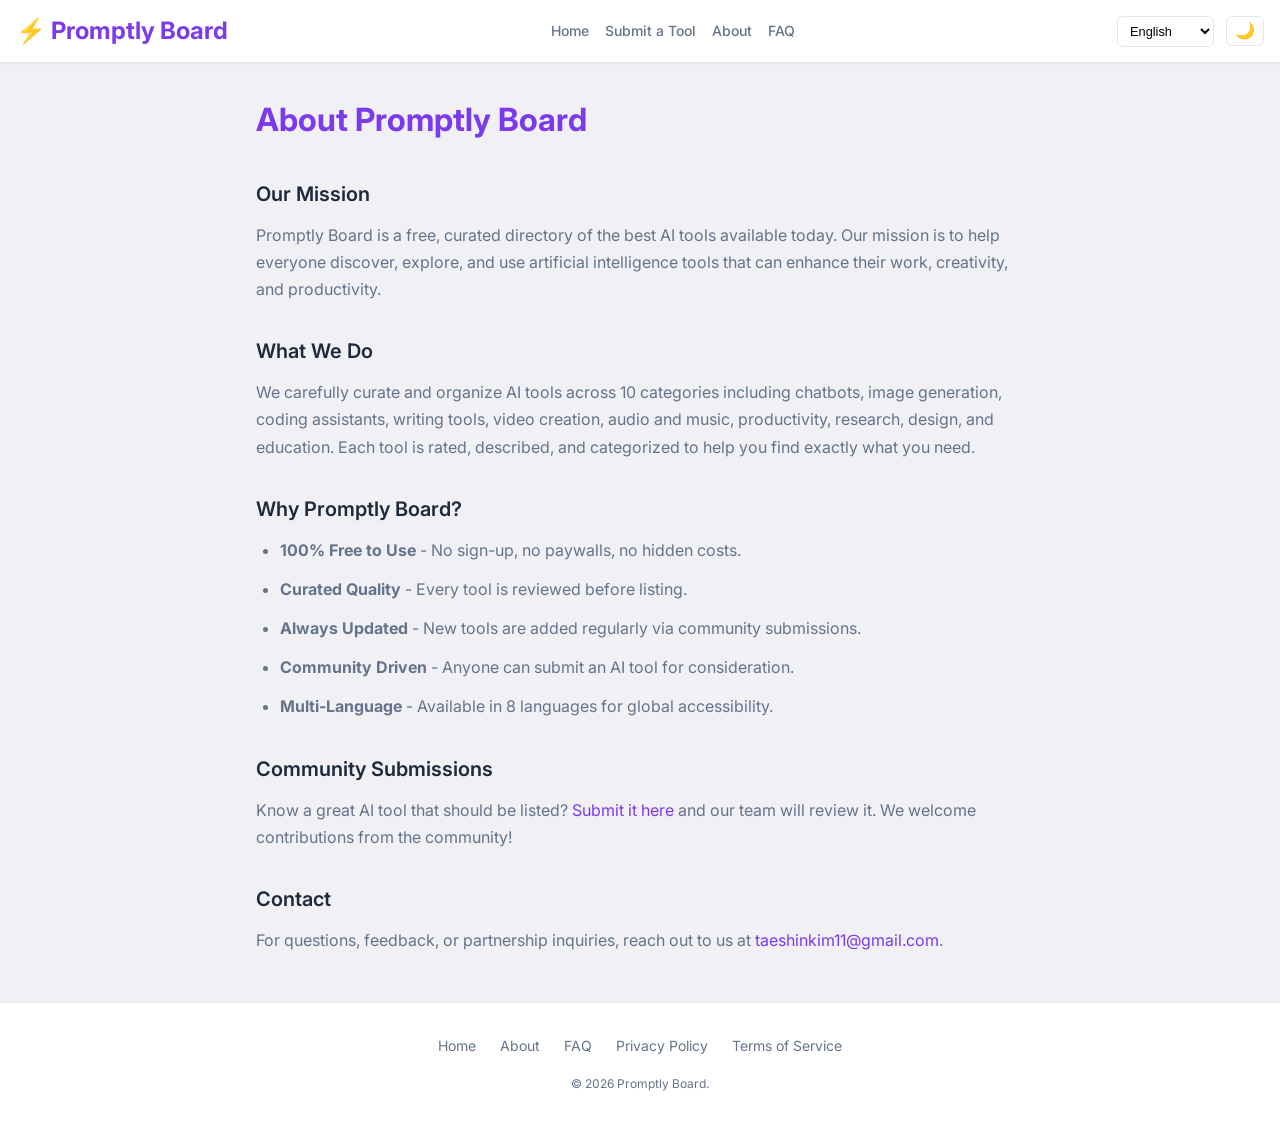
==== about.html @ 8d22b70c "feat: scaffold project structure with all files - index.html with full directory UI - 30+ AI tools i" ====
<!DOCTYPE html>
<html lang="en">
<head>
  <meta charset="UTF-8">
  <meta name="viewport" content="width=device-width, initial-scale=1.0">
  <title>About - Promptly Board</title>
  <meta name="description" content="Learn about Promptly Board, the ultimate free AI tools directory.">
  <link rel="canonical" href="https://promptly-board.vercel.app/about.html">
  <meta property="og:title" content="About - Promptly Board">
  <meta property="og:url" content="https://promptly-board.vercel.app/about.html">
  <meta name="twitter:card" content="summary">
  <script async src="https://pagead2.googlesyndication.com/pagead/js/adsbygoogle.js?client=ca-pub-7098271335538021" crossorigin="anonymous"></script>
  <link rel="icon" href="data:image/svg+xml,<svg xmlns='http://www.w3.org/2000/svg' viewBox='0 0 100 100'><text y='.9em' font-size='90'>🤖</text></svg>">
  <link rel="stylesheet" href="css/style.css">
</head>
<body>
  <nav class="nav-container" role="navigation">
    <div class="nav-inner">
      <a href="/" class="nav-logo">⚡ Promptly Board</a>
      <button class="nav-hamburger" id="nav-hamburger" aria-label="Toggle menu">☰</button>
      <div class="nav-links" id="nav-links">
        <a href="/" data-i18n="home">Home</a>
        <a href="submit.html" data-i18n="submitTool">Submit a Tool</a>
        <a href="about.html" data-i18n="about">About</a>
        <a href="faq.html" data-i18n="faq">FAQ</a>
      </div>
      <div class="nav-right">
        <select class="lang-selector" id="lang-selector" aria-label="Language"><option value="en">English</option></select>
        <button class="dark-toggle" id="dark-toggle" aria-label="Toggle dark mode">🌙</button>
      </div>
    </div>
  </nav>

  <main class="page-container">
    <h1 data-i18n="aboutTitle">About Promptly Board</h1>

    <h2>Our Mission</h2>
    <p>Promptly Board is a free, curated directory of the best AI tools available today. Our mission is to help everyone discover, explore, and use artificial intelligence tools that can enhance their work, creativity, and productivity.</p>

    <h2>What We Do</h2>
    <p>We carefully curate and organize AI tools across 10 categories including chatbots, image generation, coding assistants, writing tools, video creation, audio and music, productivity, research, design, and education. Each tool is rated, described, and categorized to help you find exactly what you need.</p>

    <h2>Why Promptly Board?</h2>
    <ul>
      <li><strong>100% Free to Use</strong> - No sign-up, no paywalls, no hidden costs.</li>
      <li><strong>Curated Quality</strong> - Every tool is reviewed before listing.</li>
      <li><strong>Always Updated</strong> - New tools are added regularly via community submissions.</li>
      <li><strong>Community Driven</strong> - Anyone can submit an AI tool for consideration.</li>
      <li><strong>Multi-Language</strong> - Available in 8 languages for global accessibility.</li>
    </ul>

    <h2>Community Submissions</h2>
    <p>Know a great AI tool that should be listed? <a href="submit.html">Submit it here</a> and our team will review it. We welcome contributions from the community!</p>

    <h2>Contact</h2>
    <p>For questions, feedback, or partnership inquiries, reach out to us at <a href="mailto:taeshinkim11@gmail.com">taeshinkim11@gmail.com</a>.</p>
  </main>

  <footer>
    <div class="footer-inner">
      <div class="footer-links">
        <a href="/">Home</a>
        <a href="about.html">About</a>
        <a href="faq.html">FAQ</a>
        <a href="privacy.html">Privacy Policy</a>
        <a href="terms.html">Terms of Service</a>
      </div>
      <p class="footer-copy">&copy; 2026 Promptly Board.</p>
    </div>
  </footer>

  <script src="js/i18n.js"></script>
  <script src="js/visitor.js"></script>
  <script src="js/sheets-webhook.js"></script>
  <script>
    document.addEventListener('DOMContentLoaded', async () => {
      await I18n.init();
      Visitor.init();
      SheetsWebhook.logVisit();
      const toggle = document.getElementById('dark-toggle');
      if (localStorage.getItem('pb-dark') === 'true') document.body.classList.add('dark');
      toggle.textContent = document.body.classList.contains('dark') ? '☀️' : '🌙';
      toggle.addEventListener('click', () => {
        document.body.classList.toggle('dark');
        localStorage.setItem('pb-dark', document.body.classList.contains('dark'));
        toggle.textContent = document.body.classList.contains('dark') ? '☀️' : '🌙';
      });
      document.getElementById('nav-hamburger')?.addEventListener('click', () => {
        document.getElementById('nav-links')?.classList.toggle('open');
      });
    });
  </script>
</body>
</html>
---- css/style.css ----
@import url('https://fonts.googleapis.com/css2?family=Inter:wght@400;500;600;700&display=swap');

:root {
  --bg-primary: #F0F0F5;
  --bg-card: #FAFAF9;
  --bg-dark: #1A1A2E;
  --bg-dark-card: #16213E;
  --text-primary: #1E293B;
  --text-secondary: #64748B;
  --accent-primary: #7C3AED;
  --accent-secondary: #14B8A6;
  --cat-chatbot: #3B82F6;
  --cat-image-gen: #EC4899;
  --cat-coding: #22C55E;
  --cat-writing: #F97316;
  --cat-video: #EF4444;
  --cat-audio: #A855F7;
  --cat-productivity: #EAB308;
  --cat-research: #6366F1;
  --cat-design: #06B6D4;
  --cat-education: #10B981;
}

* { box-sizing: border-box; margin: 0; padding: 0; }

body {
  font-family: 'Inter', sans-serif;
  background-color: var(--bg-primary);
  color: var(--text-primary);
  line-height: 1.6;
  transition: background-color 0.3s, color 0.3s;
}

body.dark {
  --bg-primary: #1A1A2E;
  --bg-card: #16213E;
  --text-primary: #E2E8F0;
  --text-secondary: #94A3B8;
}

body.dark .nav-container,
body.dark header { background: #0F0F23; }
body.dark .tool-card { background: var(--bg-card); border-color: #2D2D5E; }
body.dark input, body.dark select, body.dark textarea {
  background: #16213E; color: #E2E8F0; border-color: #2D2D5E;
}
body.dark footer { background: #0F0F23; }
body.dark .modal-content { background: #16213E; color: #E2E8F0; }

/* Navigation */
.nav-container {
  background: white;
  box-shadow: 0 1px 3px rgba(0,0,0,0.1);
  position: sticky;
  top: 0;
  z-index: 100;
}

.nav-inner {
  max-width: 1280px;
  margin: 0 auto;
  padding: 0.75rem 1rem;
  display: flex;
  align-items: center;
  justify-content: space-between;
  flex-wrap: wrap;
  gap: 0.5rem;
}

.nav-logo {
  font-size: 1.5rem;
  font-weight: 700;
  color: var(--accent-primary);
  text-decoration: none;
}

.nav-links {
  display: flex;
  align-items: center;
  gap: 1rem;
  flex-wrap: wrap;
}

.nav-links a {
  color: var(--text-secondary);
  text-decoration: none;
  font-size: 0.875rem;
  font-weight: 500;
  transition: color 0.2s;
}

.nav-links a:hover { color: var(--accent-primary); }

.nav-right {
  display: flex;
  align-items: center;
  gap: 0.75rem;
}

/* Language Selector */
.lang-selector {
  padding: 0.375rem 0.5rem;
  border: 1px solid #E2E8F0;
  border-radius: 0.375rem;
  font-size: 0.8rem;
  background: white;
  cursor: pointer;
}

/* Dark Mode Toggle */
.dark-toggle {
  background: none;
  border: 1px solid #E2E8F0;
  border-radius: 0.375rem;
  padding: 0.375rem 0.5rem;
  cursor: pointer;
  font-size: 1rem;
  line-height: 1;
}

/* Hero Section */
.hero {
  text-align: center;
  padding: 3rem 1rem 2rem;
  max-width: 800px;
  margin: 0 auto;
}

.hero h1 {
  font-size: 2.5rem;
  font-weight: 700;
  color: var(--accent-primary);
  margin-bottom: 0.5rem;
}

.hero p {
  font-size: 1.125rem;
  color: var(--text-secondary);
  margin-bottom: 1.5rem;
}

/* Search Bar */
.search-container {
  max-width: 600px;
  margin: 0 auto 1.5rem;
  position: relative;
}

.search-container input {
  width: 100%;
  padding: 0.875rem 1rem 0.875rem 2.75rem;
  border: 2px solid #E2E8F0;
  border-radius: 0.75rem;
  font-size: 1rem;
  transition: border-color 0.2s;
}

.search-container input:focus {
  outline: none;
  border-color: var(--accent-primary);
}

.search-icon {
  position: absolute;
  left: 0.875rem;
  top: 50%;
  transform: translateY(-50%);
  color: var(--text-secondary);
}

/* Category Filters */
.category-filters {
  display: flex;
  flex-wrap: wrap;
  gap: 0.5rem;
  justify-content: center;
  max-width: 1280px;
  margin: 0 auto 1rem;
  padding: 0 1rem;
}

.category-btn {
  padding: 0.5rem 1rem;
  border: 2px solid #E2E8F0;
  border-radius: 2rem;
  background: white;
  color: var(--text-secondary);
  font-size: 0.8125rem;
  font-weight: 500;
  cursor: pointer;
  transition: all 0.2s;
  white-space: nowrap;
}

.category-btn:hover {
  border-color: var(--accent-primary);
  color: var(--accent-primary);
}

.category-btn.active {
  background: var(--accent-primary);
  border-color: var(--accent-primary);
  color: white;
}

body.dark .category-btn {
  background: var(--bg-card);
  border-color: #2D2D5E;
  color: var(--text-secondary);
}

body.dark .category-btn.active {
  background: var(--accent-primary);
  border-color: var(--accent-primary);
  color: white;
}

.cat-count {
  font-size: 0.7rem;
  opacity: 0.7;
  margin-left: 0.25rem;
}

/* Sort & Results Bar */
.results-bar {
  max-width: 1280px;
  margin: 0 auto 1rem;
  padding: 0 1rem;
  display: flex;
  justify-content: space-between;
  align-items: center;
  flex-wrap: wrap;
  gap: 0.5rem;
}

.results-count {
  font-size: 0.875rem;
  color: var(--text-secondary);
}

.sort-select {
  padding: 0.375rem 0.75rem;
  border: 1px solid #E2E8F0;
  border-radius: 0.375rem;
  font-size: 0.8125rem;
  background: white;
  cursor: pointer;
}

/* Featured Section */
.featured-section {
  max-width: 1280px;
  margin: 0 auto 2rem;
  padding: 0 1rem;
}

.featured-section h2 {
  font-size: 1.5rem;
  font-weight: 700;
  margin-bottom: 1rem;
  color: var(--accent-primary);
}

/* Tool Cards Grid */
.tools-grid {
  max-width: 1280px;
  margin: 0 auto;
  padding: 0 1rem;
  display: grid;
  grid-template-columns: 1fr;
  gap: 1rem;
}

@media (min-width: 640px) {
  .tools-grid { grid-template-columns: repeat(2, 1fr); }
}

@media (min-width: 1024px) {
  .tools-grid { grid-template-columns: repeat(3, 1fr); }
}

/* Tool Card */
.tool-card {
  background: var(--bg-card);
  border: 1px solid #E2E8F0;
  border-radius: 0.75rem;
  padding: 1.25rem;
  transition: transform 0.2s, box-shadow 0.2s;
  cursor: pointer;
  display: flex;
  flex-direction: column;
}

.tool-card:hover {
  transform: translateY(-2px);
  box-shadow: 0 8px 25px rgba(0,0,0,0.1);
}

.tool-card-header {
  display: flex;
  justify-content: space-between;
  align-items: flex-start;
  margin-bottom: 0.5rem;
}

.tool-card-title {
  font-size: 1.125rem;
  font-weight: 600;
  color: var(--text-primary);
}

.tool-card-rating {
  display: flex;
  align-items: center;
  gap: 0.25rem;
  color: #EAB308;
  font-size: 0.875rem;
  font-weight: 600;
  white-space: nowrap;
}

.tool-card-category {
  display: inline-block;
  padding: 0.125rem 0.5rem;
  border-radius: 1rem;
  font-size: 0.6875rem;
  font-weight: 600;
  color: white;
  margin-bottom: 0.75rem;
}

.tool-card-desc {
  font-size: 0.875rem;
  color: var(--text-secondary);
  flex: 1;
  margin-bottom: 1rem;
  display: -webkit-box;
  -webkit-line-clamp: 3;
  -webkit-box-orient: vertical;
  overflow: hidden;
}

.tool-card-footer {
  display: flex;
  justify-content: space-between;
  align-items: center;
}

.tool-card-link {
  display: inline-flex;
  align-items: center;
  gap: 0.375rem;
  padding: 0.5rem 1rem;
  background: var(--accent-primary);
  color: white;
  text-decoration: none;
  border-radius: 0.5rem;
  font-size: 0.8125rem;
  font-weight: 500;
  transition: background 0.2s;
}

.tool-card-link:hover { background: #6D28D9; }

.tool-card-share {
  background: none;
  border: 1px solid #E2E8F0;
  border-radius: 0.375rem;
  padding: 0.375rem 0.625rem;
  cursor: pointer;
  color: var(--text-secondary);
  font-size: 0.8125rem;
  transition: all 0.2s;
}

.tool-card-share:hover {
  border-color: var(--accent-primary);
  color: var(--accent-primary);
}

.tool-card-pricing {
  font-size: 0.6875rem;
  padding: 0.125rem 0.5rem;
  border-radius: 1rem;
  font-weight: 500;
}

.pricing-free { background: #D1FAE5; color: #065F46; }
.pricing-freemium { background: #DBEAFE; color: #1E40AF; }
.pricing-paid { background: #FEE2E2; color: #991B1B; }

/* Category Colors */
.cat-chatbot { background: var(--cat-chatbot); }
.cat-image-gen { background: var(--cat-image-gen); }
.cat-coding { background: var(--cat-coding); }
.cat-writing { background: var(--cat-writing); }
.cat-video { background: var(--cat-video); }
.cat-audio { background: var(--cat-audio); }
.cat-productivity { background: var(--cat-productivity); color: #1E293B; }
.cat-research { background: var(--cat-research); }
.cat-design { background: var(--cat-design); }
.cat-education { background: var(--cat-education); }

/* Pagination */
.pagination {
  max-width: 1280px;
  margin: 2rem auto;
  padding: 0 1rem;
  display: flex;
  justify-content: center;
  align-items: center;
  gap: 0.5rem;
}

.pagination button {
  padding: 0.5rem 1rem;
  border: 1px solid #E2E8F0;
  border-radius: 0.375rem;
  background: white;
  color: var(--text-primary);
  font-size: 0.875rem;
  cursor: pointer;
  transition: all 0.2s;
}

.pagination button:hover:not(:disabled) {
  border-color: var(--accent-primary);
  color: var(--accent-primary);
}

.pagination button:disabled {
  opacity: 0.5;
  cursor: not-allowed;
}

.pagination button.active {
  background: var(--accent-primary);
  border-color: var(--accent-primary);
  color: white;
}

.pagination-info {
  font-size: 0.8125rem;
  color: var(--text-secondary);
}

body.dark .pagination button {
  background: var(--bg-card);
  border-color: #2D2D5E;
  color: var(--text-primary);
}

/* Ad Slots */
.ad-slot {
  max-width: 1280px;
  margin: 1.5rem auto;
  padding: 0 1rem;
  text-align: center;
}

.ad-placeholder {
  background: #F1F5F9;
  border: 2px dashed #CBD5E1;
  border-radius: 0.5rem;
  padding: 1.5rem;
  color: #94A3B8;
  font-size: 0.75rem;
  text-transform: uppercase;
  letter-spacing: 0.05em;
}

body.dark .ad-placeholder {
  background: #1E1E3F;
  border-color: #2D2D5E;
  color: #64748B;
}

/* Modal */
.modal-overlay {
  position: fixed;
  inset: 0;
  background: rgba(0,0,0,0.5);
  z-index: 200;
  display: flex;
  align-items: center;
  justify-content: center;
  padding: 1rem;
  opacity: 0;
  pointer-events: none;
  transition: opacity 0.3s;
}

.modal-overlay.active {
  opacity: 1;
  pointer-events: all;
}

.modal-content {
  background: white;
  border-radius: 1rem;
  padding: 2rem;
  max-width: 600px;
  width: 100%;
  max-height: 80vh;
  overflow-y: auto;
  position: relative;
}

.modal-close {
  position: absolute;
  top: 1rem;
  right: 1rem;
  background: none;
  border: none;
  font-size: 1.5rem;
  cursor: pointer;
  color: var(--text-secondary);
  line-height: 1;
}

.modal-title {
  font-size: 1.5rem;
  font-weight: 700;
  margin-bottom: 0.5rem;
}

.modal-category {
  display: inline-block;
  padding: 0.25rem 0.75rem;
  border-radius: 1rem;
  font-size: 0.75rem;
  font-weight: 600;
  color: white;
  margin-bottom: 1rem;
}

.modal-desc {
  color: var(--text-secondary);
  margin-bottom: 1.5rem;
  line-height: 1.7;
}

.modal-meta {
  display: flex;
  flex-wrap: wrap;
  gap: 1rem;
  margin-bottom: 1.5rem;
}

.modal-meta-item {
  font-size: 0.8125rem;
  color: var(--text-secondary);
}

.modal-meta-item strong {
  color: var(--text-primary);
}

.modal-tags {
  display: flex;
  flex-wrap: wrap;
  gap: 0.375rem;
  margin-bottom: 1.5rem;
}

.modal-tag {
  padding: 0.25rem 0.625rem;
  background: #F1F5F9;
  border-radius: 1rem;
  font-size: 0.75rem;
  color: var(--text-secondary);
}

body.dark .modal-tag {
  background: #2D2D5E;
}

.modal-actions {
  display: flex;
  gap: 0.75rem;
  flex-wrap: wrap;
}

.modal-visit-btn {
  padding: 0.625rem 1.5rem;
  background: var(--accent-primary);
  color: white;
  text-decoration: none;
  border-radius: 0.5rem;
  font-weight: 600;
  transition: background 0.2s;
}

.modal-visit-btn:hover { background: #6D28D9; }

/* Social Share Buttons */
.social-share {
  display: flex;
  gap: 0.5rem;
}

.share-btn {
  display: inline-flex;
  align-items: center;
  justify-content: center;
  width: 2.25rem;
  height: 2.25rem;
  border-radius: 0.375rem;
  color: white;
  text-decoration: none;
  font-size: 0.875rem;
  transition: opacity 0.2s;
}

.share-btn:hover { opacity: 0.8; }
.share-btn.twitter { background: #1DA1F2; }
.share-btn.facebook { background: #1877F2; }
.share-btn.linkedin { background: #0A66C2; }
.share-btn.reddit { background: #FF4500; }

/* Footer */
footer {
  background: white;
  border-top: 1px solid #E2E8F0;
  margin-top: 3rem;
  padding: 2rem 1rem;
}

.footer-inner {
  max-width: 1280px;
  margin: 0 auto;
  text-align: center;
}

.footer-links {
  display: flex;
  justify-content: center;
  gap: 1.5rem;
  flex-wrap: wrap;
  margin-bottom: 1rem;
}

.footer-links a {
  color: var(--text-secondary);
  text-decoration: none;
  font-size: 0.875rem;
}

.footer-links a:hover { color: var(--accent-primary); }

.visitor-counter {
  display: flex;
  justify-content: center;
  gap: 2rem;
  margin-bottom: 1rem;
  font-size: 0.8125rem;
  color: var(--text-secondary);
}

.footer-social {
  display: flex;
  justify-content: center;
  gap: 0.5rem;
  margin-bottom: 1rem;
}

.footer-feedback {
  font-size: 0.8125rem;
  color: var(--text-secondary);
  margin-bottom: 0.5rem;
}

.footer-feedback a {
  color: var(--accent-primary);
  text-decoration: none;
}

.footer-copy {
  font-size: 0.75rem;
  color: var(--text-secondary);
}

/* Submit Form */
.submit-form-container {
  max-width: 640px;
  margin: 2rem auto;
  padding: 0 1rem;
}

.submit-form {
  background: var(--bg-card);
  border: 1px solid #E2E8F0;
  border-radius: 0.75rem;
  padding: 2rem;
}

body.dark .submit-form {
  border-color: #2D2D5E;
}

.form-group {
  margin-bottom: 1.25rem;
}

.form-group label {
  display: block;
  font-size: 0.875rem;
  font-weight: 500;
  margin-bottom: 0.375rem;
  color: var(--text-primary);
}

.form-group input,
.form-group select,
.form-group textarea {
  width: 100%;
  padding: 0.625rem 0.875rem;
  border: 1px solid #E2E8F0;
  border-radius: 0.5rem;
  font-size: 0.875rem;
  font-family: inherit;
}

.form-group textarea { min-height: 100px; resize: vertical; }

.form-submit-btn {
  width: 100%;
  padding: 0.75rem;
  background: var(--accent-primary);
  color: white;
  border: none;
  border-radius: 0.5rem;
  font-size: 1rem;
  font-weight: 600;
  cursor: pointer;
  transition: background 0.2s;
}

.form-submit-btn:hover { background: #6D28D9; }

.form-message {
  text-align: center;
  padding: 0.75rem;
  border-radius: 0.5rem;
  margin-top: 1rem;
  font-size: 0.875rem;
  display: none;
}

.form-message.success {
  display: block;
  background: #D1FAE5;
  color: #065F46;
}

.form-message.error {
  display: block;
  background: #FEE2E2;
  color: #991B1B;
}

/* Static Pages */
.page-container {
  max-width: 800px;
  margin: 2rem auto;
  padding: 0 1rem;
}

.page-container h1 {
  font-size: 2rem;
  font-weight: 700;
  color: var(--accent-primary);
  margin-bottom: 1.5rem;
}

.page-container h2 {
  font-size: 1.25rem;
  font-weight: 600;
  margin-top: 2rem;
  margin-bottom: 0.75rem;
}

.page-container p, .page-container li {
  color: var(--text-secondary);
  margin-bottom: 0.75rem;
  line-height: 1.7;
}

.page-container ul { padding-left: 1.5rem; list-style: disc; }

.page-container a {
  color: var(--accent-primary);
  text-decoration: none;
}

.page-container a:hover { text-decoration: underline; }

/* FAQ Accordion */
.faq-item {
  border: 1px solid #E2E8F0;
  border-radius: 0.5rem;
  margin-bottom: 0.75rem;
  overflow: hidden;
}

body.dark .faq-item { border-color: #2D2D5E; }

.faq-question {
  padding: 1rem;
  font-weight: 600;
  cursor: pointer;
  display: flex;
  justify-content: space-between;
  align-items: center;
  background: var(--bg-card);
}

.faq-answer {
  padding: 0 1rem;
  max-height: 0;
  overflow: hidden;
  transition: max-height 0.3s, padding 0.3s;
}

.faq-answer.open {
  padding: 0 1rem 1rem;
  max-height: 500px;
}

/* No Results */
.no-results {
  text-align: center;
  padding: 3rem 1rem;
  color: var(--text-secondary);
  font-size: 1.125rem;
  grid-column: 1 / -1;
}

/* Loading Spinner */
.loading {
  text-align: center;
  padding: 3rem;
  color: var(--text-secondary);
}

/* Hamburger menu for mobile */
.nav-hamburger {
  display: none;
  background: none;
  border: none;
  font-size: 1.5rem;
  cursor: pointer;
  color: var(--text-primary);
}

@media (max-width: 768px) {
  .hero h1 { font-size: 1.75rem; }
  .hero p { font-size: 1rem; }

  .nav-links {
    display: none;
    width: 100%;
    flex-direction: column;
    gap: 0.75rem;
    padding-top: 0.75rem;
  }

  .nav-links.open { display: flex; }
  .nav-hamburger { display: block; }
}

/* Utility */
.sr-only {
  position: absolute;
  width: 1px;
  height: 1px;
  padding: 0;
  margin: -1px;
  overflow: hidden;
  clip: rect(0,0,0,0);
  border: 0;
}

/* Print */
@media print {
  .nav-container, .ad-slot, .pagination, footer { display: none; }
}
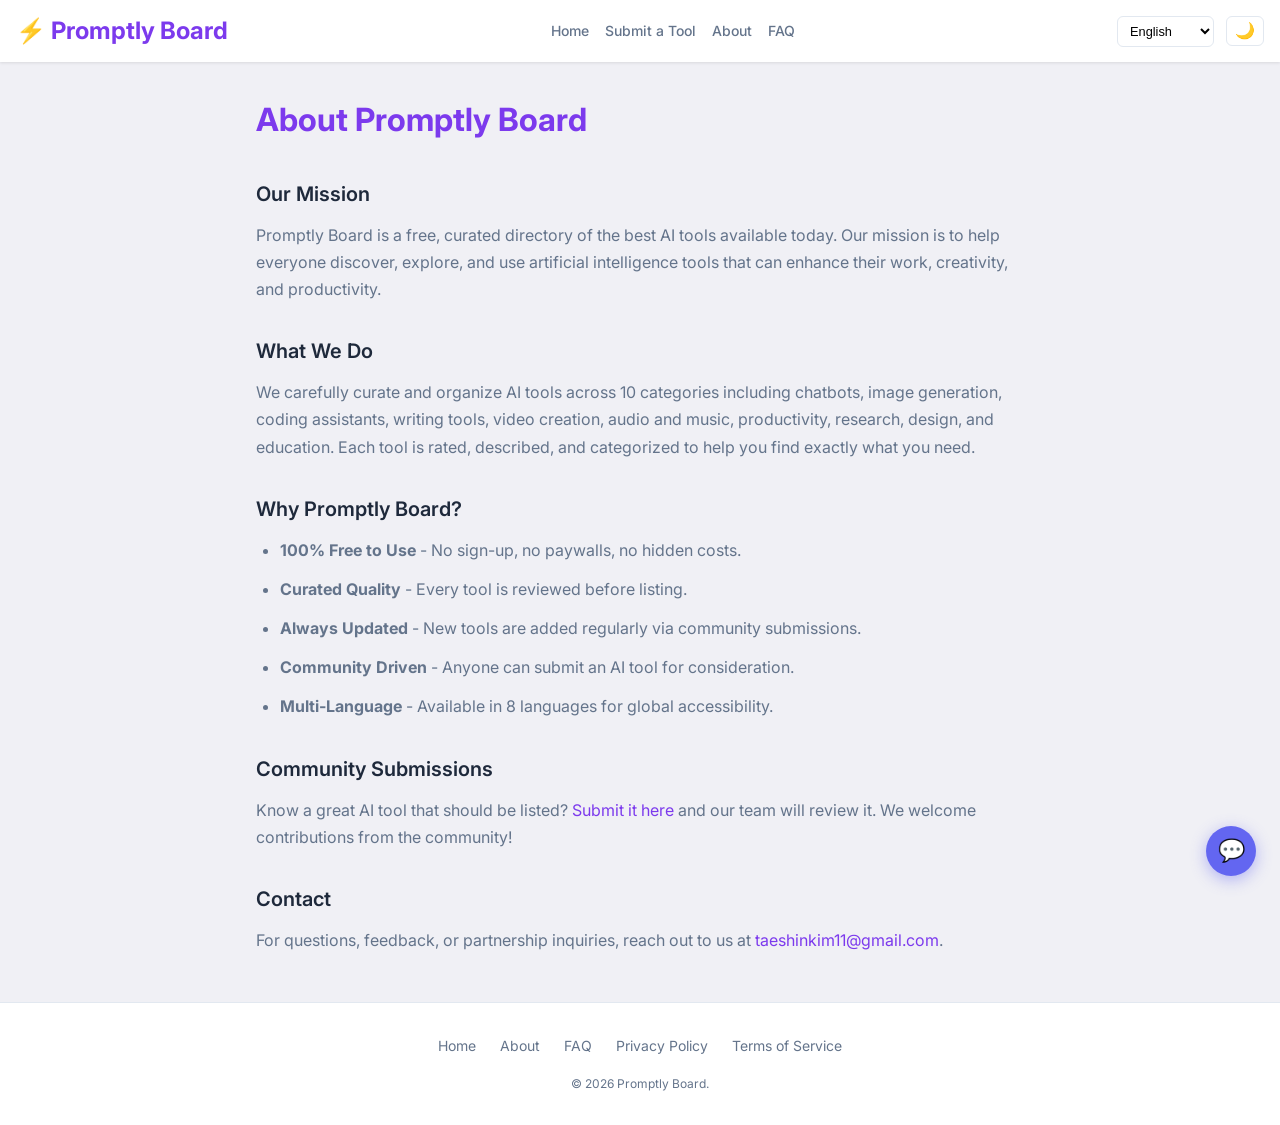
==== commit 3e809abb: "feat: SEO boost, PWA manifest, feedback widget, hreflang, i18n URL param - Add manifest.json for PWA" ====
--- a/about.html
+++ b/about.html
@@ -6,6 +6,7 @@
   <title>About - Promptly Board</title>
   <meta name="description" content="Learn about Promptly Board, the ultimate free AI tools directory.">
   <link rel="canonical" href="https://promptly-board.vercel.app/about.html">
+  <link rel="manifest" href="/manifest.json">
   <meta property="og:title" content="About - Promptly Board">
   <meta property="og:url" content="https://promptly-board.vercel.app/about.html">
   <meta name="twitter:card" content="summary">
@@ -90,5 +91,6 @@
       });
     });
   </script>
+  <script src="js/feedback-widget.js"></script>
 </body>
 </html>
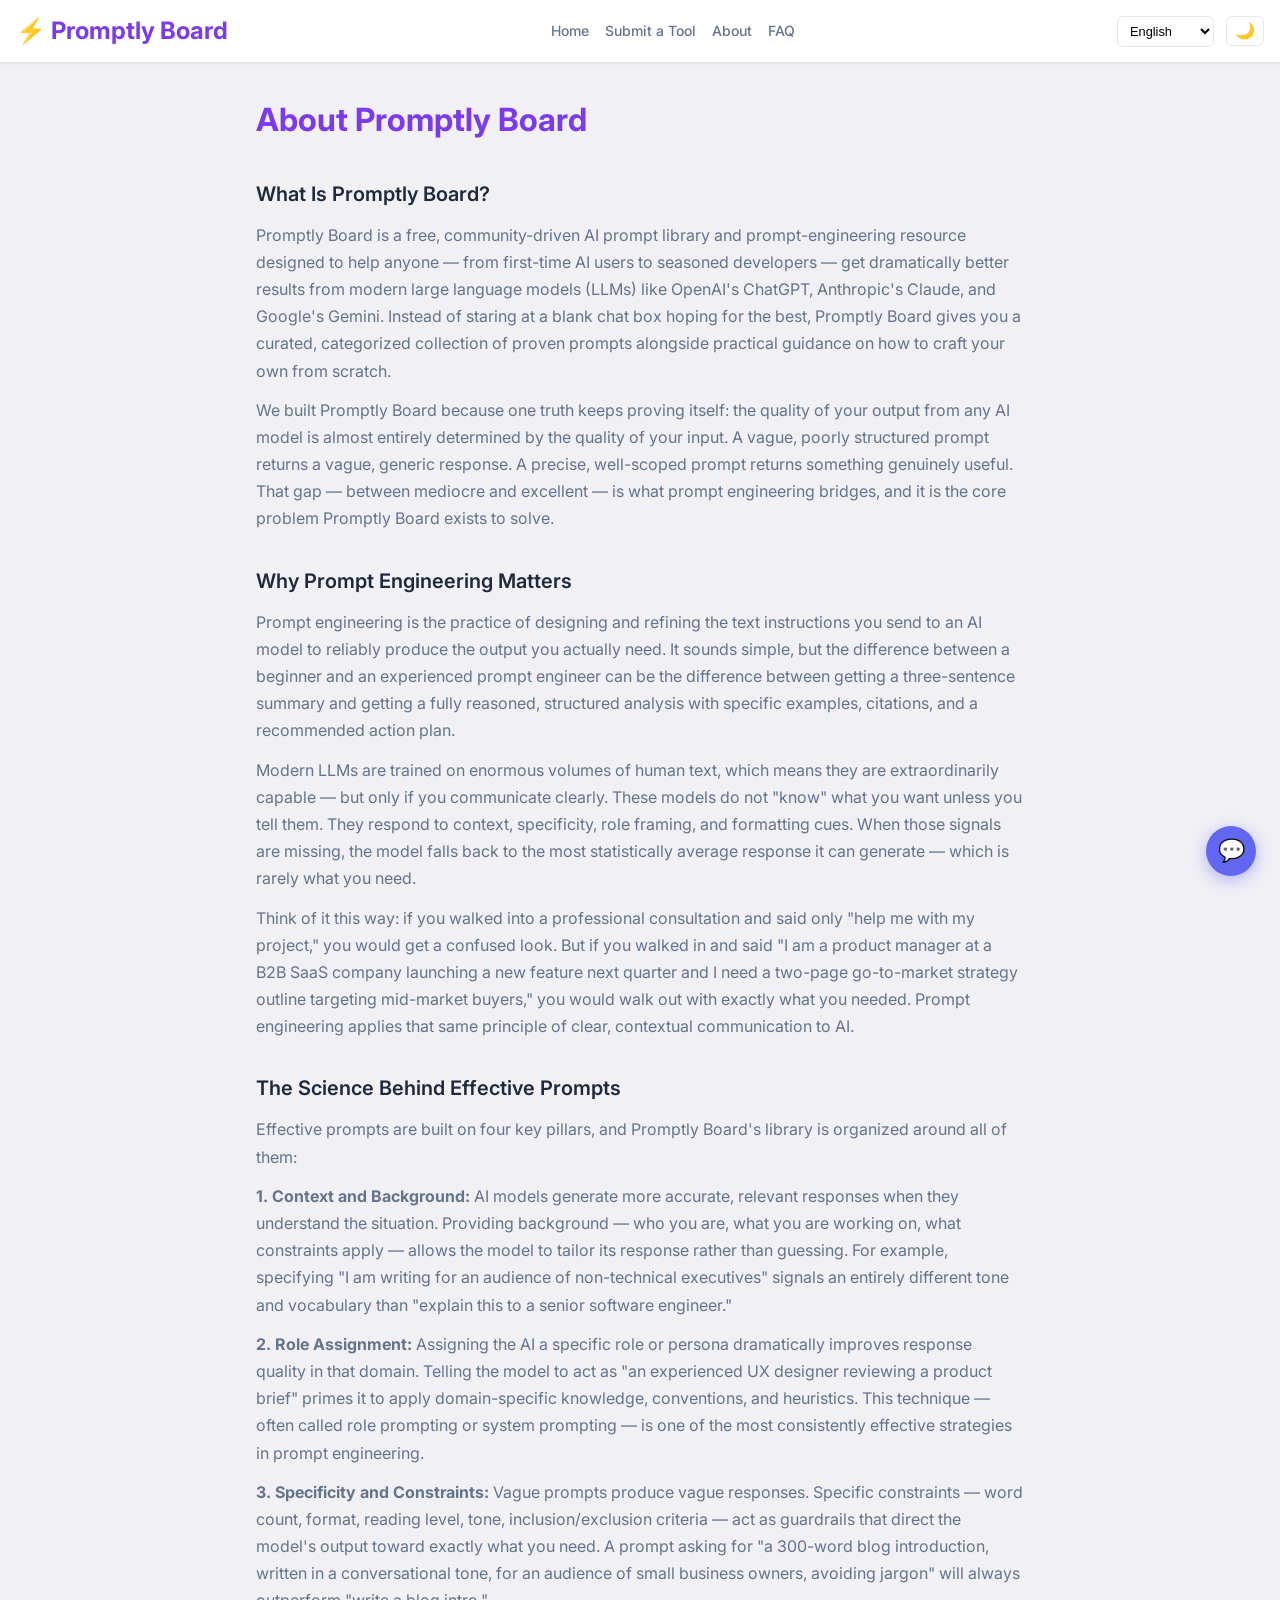
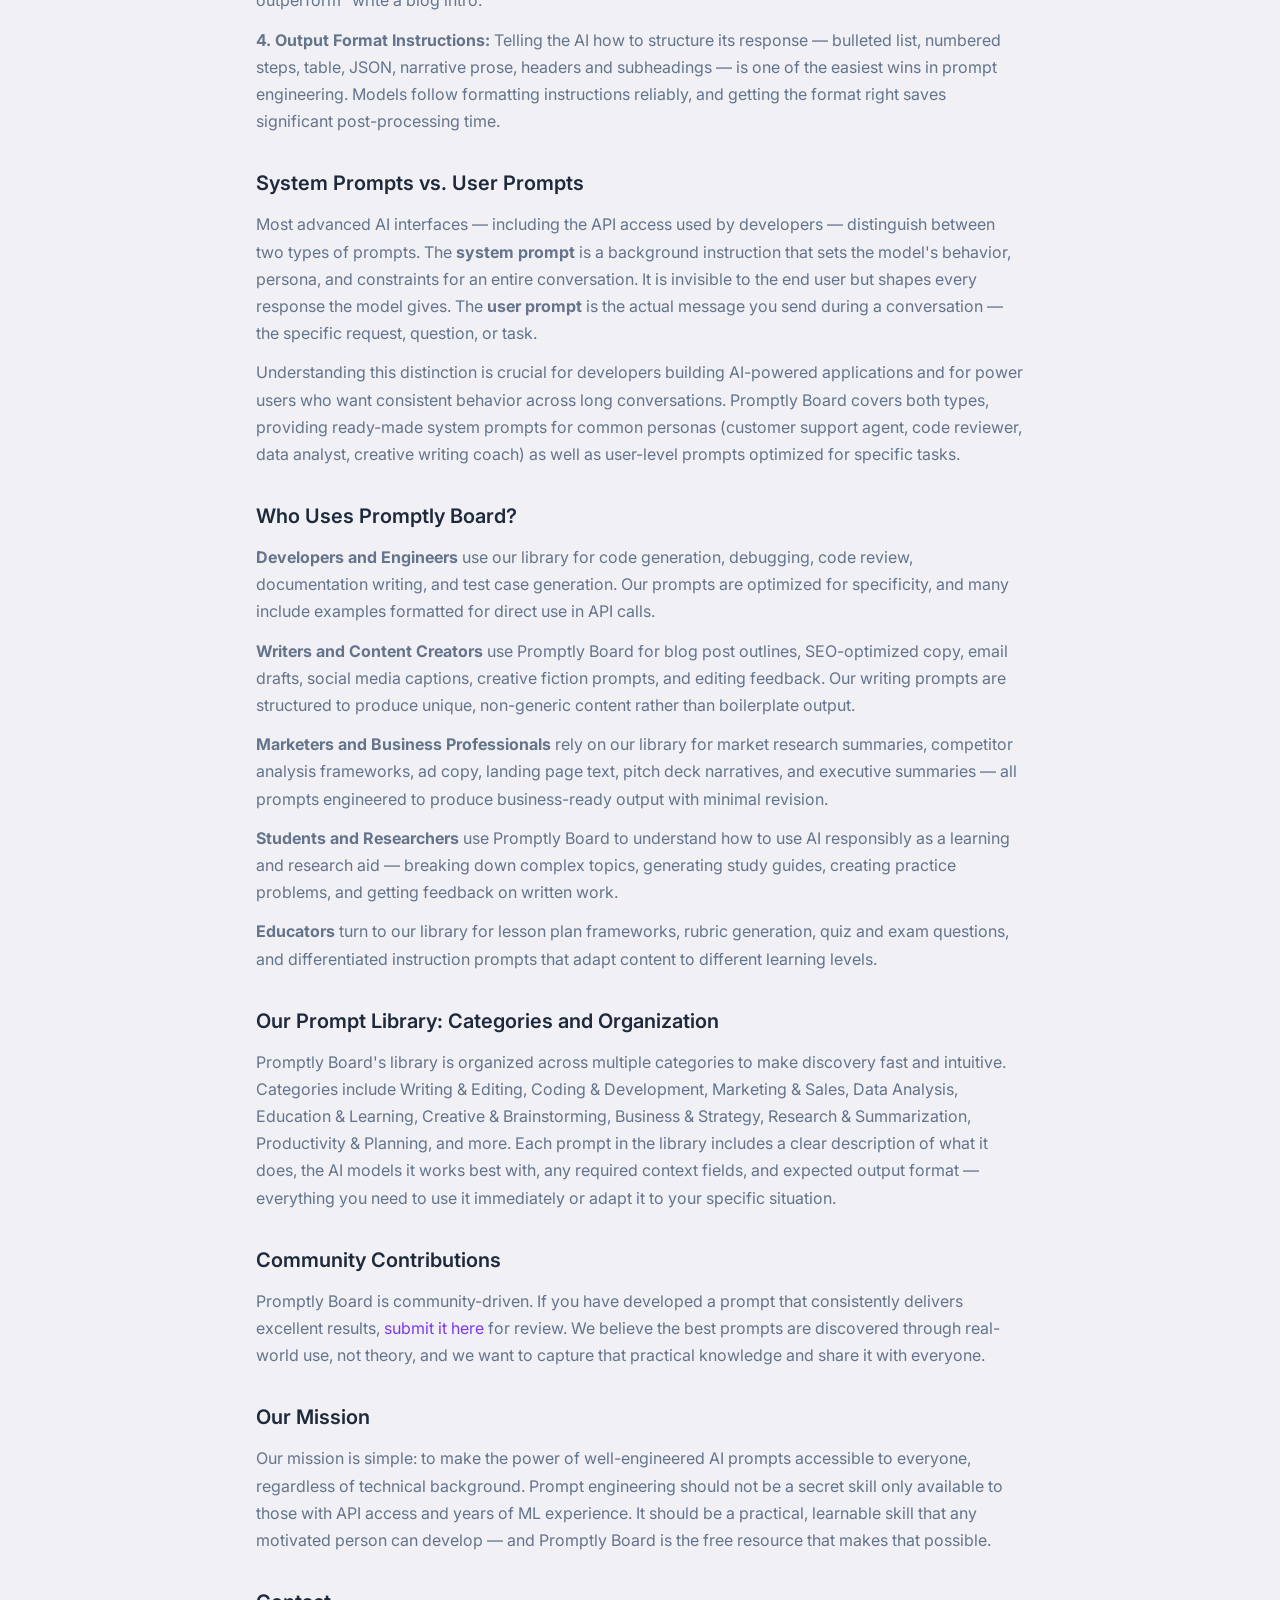
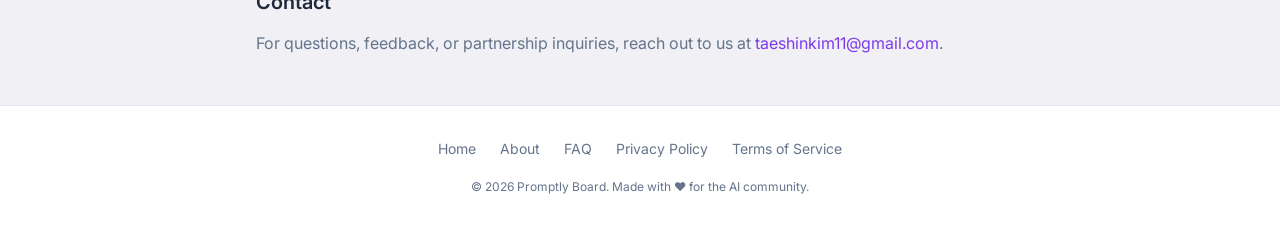
==== commit a6ac3731: "feat: professional AdSense-ready content - about, faq, privacy, terms, SEO - Rewrote About page (600" ====
--- a/about.html
+++ b/about.html
@@ -3,11 +3,13 @@
 <head>
   <meta charset="UTF-8">
   <meta name="viewport" content="width=device-width, initial-scale=1.0">
-  <title>About - Promptly Board</title>
-  <meta name="description" content="Learn about Promptly Board, the ultimate free AI tools directory.">
+  <title>About - Promptly Board | AI Prompt Library & Prompt Engineering Guide</title>
+  <meta name="description" content="Learn about Promptly Board, the leading AI prompt library and prompt engineering resource. Discover how well-crafted prompts unlock the full potential of ChatGPT, Claude, and Gemini.">
+  <meta name="keywords" content="AI prompt library, prompt engineering, ChatGPT prompts, Claude prompts, Gemini prompts, prompt builder, AI writing prompts">
   <link rel="canonical" href="https://promptly-board.vercel.app/about.html">
   <link rel="manifest" href="/manifest.json">
-  <meta property="og:title" content="About - Promptly Board">
+  <meta property="og:title" content="About - Promptly Board | AI Prompt Library">
+  <meta property="og:description" content="Discover the science behind effective prompt engineering and how Promptly Board helps you get the best results from AI models.">
   <meta property="og:url" content="https://promptly-board.vercel.app/about.html">
   <meta name="twitter:card" content="summary">
   <script async src="https://pagead2.googlesyndication.com/pagead/js/adsbygoogle.js?client=ca-pub-7098271335538021" crossorigin="anonymous"></script>
@@ -35,23 +37,53 @@
   <main class="page-container">
     <h1 data-i18n="aboutTitle">About Promptly Board</h1>
 
+    <h2>What Is Promptly Board?</h2>
+    <p>Promptly Board is a free, community-driven AI prompt library and prompt-engineering resource designed to help anyone — from first-time AI users to seasoned developers — get dramatically better results from modern large language models (LLMs) like OpenAI's ChatGPT, Anthropic's Claude, and Google's Gemini. Instead of staring at a blank chat box hoping for the best, Promptly Board gives you a curated, categorized collection of proven prompts alongside practical guidance on how to craft your own from scratch.</p>
+
+    <p>We built Promptly Board because one truth keeps proving itself: the quality of your output from any AI model is almost entirely determined by the quality of your input. A vague, poorly structured prompt returns a vague, generic response. A precise, well-scoped prompt returns something genuinely useful. That gap — between mediocre and excellent — is what prompt engineering bridges, and it is the core problem Promptly Board exists to solve.</p>
+
+    <h2>Why Prompt Engineering Matters</h2>
+    <p>Prompt engineering is the practice of designing and refining the text instructions you send to an AI model to reliably produce the output you actually need. It sounds simple, but the difference between a beginner and an experienced prompt engineer can be the difference between getting a three-sentence summary and getting a fully reasoned, structured analysis with specific examples, citations, and a recommended action plan.</p>
+
+    <p>Modern LLMs are trained on enormous volumes of human text, which means they are extraordinarily capable — but only if you communicate clearly. These models do not "know" what you want unless you tell them. They respond to context, specificity, role framing, and formatting cues. When those signals are missing, the model falls back to the most statistically average response it can generate — which is rarely what you need.</p>
+
+    <p>Think of it this way: if you walked into a professional consultation and said only "help me with my project," you would get a confused look. But if you walked in and said "I am a product manager at a B2B SaaS company launching a new feature next quarter and I need a two-page go-to-market strategy outline targeting mid-market buyers," you would walk out with exactly what you needed. Prompt engineering applies that same principle of clear, contextual communication to AI.</p>
+
+    <h2>The Science Behind Effective Prompts</h2>
+    <p>Effective prompts are built on four key pillars, and Promptly Board's library is organized around all of them:</p>
+
+    <p><strong>1. Context and Background:</strong> AI models generate more accurate, relevant responses when they understand the situation. Providing background — who you are, what you are working on, what constraints apply — allows the model to tailor its response rather than guessing. For example, specifying "I am writing for an audience of non-technical executives" signals an entirely different tone and vocabulary than "explain this to a senior software engineer."</p>
+
+    <p><strong>2. Role Assignment:</strong> Assigning the AI a specific role or persona dramatically improves response quality in that domain. Telling the model to act as "an experienced UX designer reviewing a product brief" primes it to apply domain-specific knowledge, conventions, and heuristics. This technique — often called role prompting or system prompting — is one of the most consistently effective strategies in prompt engineering.</p>
+
+    <p><strong>3. Specificity and Constraints:</strong> Vague prompts produce vague responses. Specific constraints — word count, format, reading level, tone, inclusion/exclusion criteria — act as guardrails that direct the model's output toward exactly what you need. A prompt asking for "a 300-word blog introduction, written in a conversational tone, for an audience of small business owners, avoiding jargon" will always outperform "write a blog intro."</p>
+
+    <p><strong>4. Output Format Instructions:</strong> Telling the AI how to structure its response — bulleted list, numbered steps, table, JSON, narrative prose, headers and subheadings — is one of the easiest wins in prompt engineering. Models follow formatting instructions reliably, and getting the format right saves significant post-processing time.</p>
+
+    <h2>System Prompts vs. User Prompts</h2>
+    <p>Most advanced AI interfaces — including the API access used by developers — distinguish between two types of prompts. The <strong>system prompt</strong> is a background instruction that sets the model's behavior, persona, and constraints for an entire conversation. It is invisible to the end user but shapes every response the model gives. The <strong>user prompt</strong> is the actual message you send during a conversation — the specific request, question, or task.</p>
+
+    <p>Understanding this distinction is crucial for developers building AI-powered applications and for power users who want consistent behavior across long conversations. Promptly Board covers both types, providing ready-made system prompts for common personas (customer support agent, code reviewer, data analyst, creative writing coach) as well as user-level prompts optimized for specific tasks.</p>
+
+    <h2>Who Uses Promptly Board?</h2>
+    <p><strong>Developers and Engineers</strong> use our library for code generation, debugging, code review, documentation writing, and test case generation. Our prompts are optimized for specificity, and many include examples formatted for direct use in API calls.</p>
+
+    <p><strong>Writers and Content Creators</strong> use Promptly Board for blog post outlines, SEO-optimized copy, email drafts, social media captions, creative fiction prompts, and editing feedback. Our writing prompts are structured to produce unique, non-generic content rather than boilerplate output.</p>
+
+    <p><strong>Marketers and Business Professionals</strong> rely on our library for market research summaries, competitor analysis frameworks, ad copy, landing page text, pitch deck narratives, and executive summaries — all prompts engineered to produce business-ready output with minimal revision.</p>
+
+    <p><strong>Students and Researchers</strong> use Promptly Board to understand how to use AI responsibly as a learning and research aid — breaking down complex topics, generating study guides, creating practice problems, and getting feedback on written work.</p>
+
+    <p><strong>Educators</strong> turn to our library for lesson plan frameworks, rubric generation, quiz and exam questions, and differentiated instruction prompts that adapt content to different learning levels.</p>
+
+    <h2>Our Prompt Library: Categories and Organization</h2>
+    <p>Promptly Board's library is organized across multiple categories to make discovery fast and intuitive. Categories include Writing & Editing, Coding & Development, Marketing & Sales, Data Analysis, Education & Learning, Creative & Brainstorming, Business & Strategy, Research & Summarization, Productivity & Planning, and more. Each prompt in the library includes a clear description of what it does, the AI models it works best with, any required context fields, and expected output format — everything you need to use it immediately or adapt it to your specific situation.</p>
+
+    <h2>Community Contributions</h2>
+    <p>Promptly Board is community-driven. If you have developed a prompt that consistently delivers excellent results, <a href="submit.html">submit it here</a> for review. We believe the best prompts are discovered through real-world use, not theory, and we want to capture that practical knowledge and share it with everyone.</p>
+
     <h2>Our Mission</h2>
-    <p>Promptly Board is a free, curated directory of the best AI tools available today. Our mission is to help everyone discover, explore, and use artificial intelligence tools that can enhance their work, creativity, and productivity.</p>
-
-    <h2>What We Do</h2>
-    <p>We carefully curate and organize AI tools across 10 categories including chatbots, image generation, coding assistants, writing tools, video creation, audio and music, productivity, research, design, and education. Each tool is rated, described, and categorized to help you find exactly what you need.</p>
-
-    <h2>Why Promptly Board?</h2>
-    <ul>
-      <li><strong>100% Free to Use</strong> - No sign-up, no paywalls, no hidden costs.</li>
-      <li><strong>Curated Quality</strong> - Every tool is reviewed before listing.</li>
-      <li><strong>Always Updated</strong> - New tools are added regularly via community submissions.</li>
-      <li><strong>Community Driven</strong> - Anyone can submit an AI tool for consideration.</li>
-      <li><strong>Multi-Language</strong> - Available in 8 languages for global accessibility.</li>
-    </ul>
-
-    <h2>Community Submissions</h2>
-    <p>Know a great AI tool that should be listed? <a href="submit.html">Submit it here</a> and our team will review it. We welcome contributions from the community!</p>
+    <p>Our mission is simple: to make the power of well-engineered AI prompts accessible to everyone, regardless of technical background. Prompt engineering should not be a secret skill only available to those with API access and years of ML experience. It should be a practical, learnable skill that any motivated person can develop — and Promptly Board is the free resource that makes that possible.</p>
 
     <h2>Contact</h2>
     <p>For questions, feedback, or partnership inquiries, reach out to us at <a href="mailto:taeshinkim11@gmail.com">taeshinkim11@gmail.com</a>.</p>
@@ -66,7 +98,7 @@
         <a href="privacy.html">Privacy Policy</a>
         <a href="terms.html">Terms of Service</a>
       </div>
-      <p class="footer-copy">&copy; 2026 Promptly Board.</p>
+      <p class="footer-copy">&copy; 2026 Promptly Board. Made with ❤️ for the AI community.</p>
     </div>
   </footer>
 
